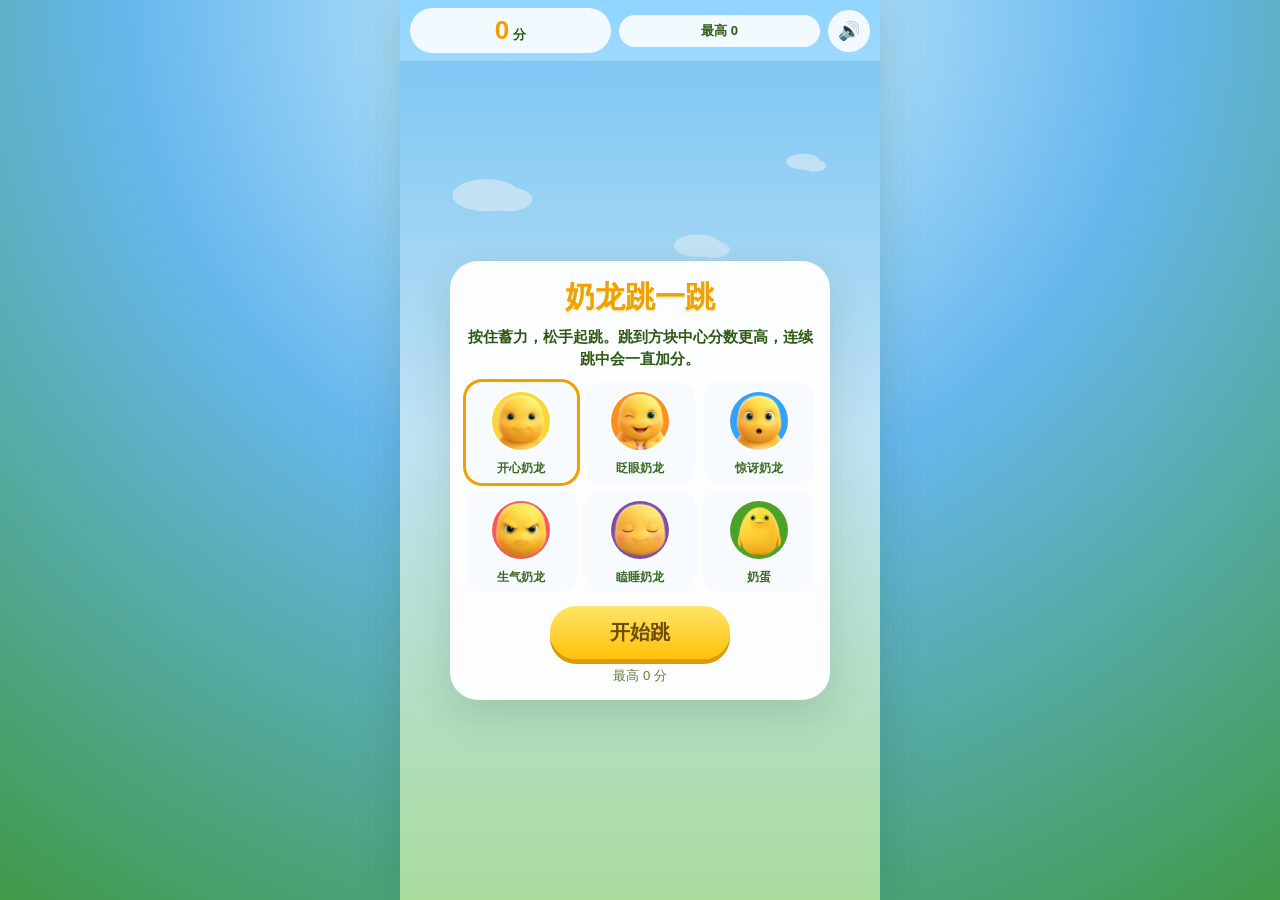
==== nailong-jump/index.html @ e683615f "Archive the marble game and add Nailong Jump with skins and scoring. Co-authored-by: Cursor <cursora" ====
<!DOCTYPE html>
<html lang="zh-CN">
<head>
  <meta charset="UTF-8">
  <meta name="viewport" content="width=device-width, initial-scale=1, maximum-scale=1, user-scalable=no, viewport-fit=cover">
  <meta name="theme-color" content="#7ec8ff">
  <meta name="apple-mobile-web-app-capable" content="yes">
  <meta name="apple-mobile-web-app-title" content="奶龙跳一跳">
  <title>奶龙跳一跳</title>
  <link rel="icon" href="data:image/svg+xml,%3Csvg xmlns='http://www.w3.org/2000/svg' viewBox='0 0 64 64'%3E%3Ccircle cx='32' cy='32' r='30' fill='%23FFC400'/%3E%3Ccircle cx='22' cy='26' r='7' fill='%233dcc4a'/%3E%3Ccircle cx='42' cy='26' r='7' fill='%233dcc4a'/%3E%3Cpath d='M22 42q10 8 20 0' stroke='%23c47b00' stroke-width='3' fill='none' stroke-linecap='round'/%3E%3C/svg%3E">
  <link rel="stylesheet" href="style.css">
</head>
<body>
  <div id="app">
    <header>
      <div class="pill score-pill"><strong id="score">0</strong> 分</div>
      <div class="pill" id="best">最高 0</div>
      <div class="pill" id="combo">连击</div>
      <button id="mute" type="button" aria-label="声音">🔊</button>
    </header>
    <div id="board">
      <canvas id="game"></canvas>
      <div id="overlay" class="show">
        <div class="card" id="card"></div>
      </div>
    </div>
  </div>
  <div id="turn">请把手机竖过来玩</div>
  <script src="game.js"></script>
</body>
</html>
---- nailong-jump/style.css ----
* { box-sizing: border-box; }

html, body {
  margin: 0;
  height: 100%;
  overflow: hidden;
  overscroll-behavior: none;
  font-family: "PingFang SC", "Hiragino Sans GB", "Heiti SC", "Noto Sans SC", "Microsoft YaHei", sans-serif;
  color: #2c5a14;
  -webkit-font-smoothing: antialiased;
  -webkit-tap-highlight-color: transparent;
  user-select: none;
}

body {
  background: radial-gradient(circle at 50% 0%, #d9f6ff 0%, #67b7ee 46%, #3f9a48 100%);
}

#app {
  width: min(480px, 100%);
  height: 100vh;
  height: 100dvh;
  margin: 0 auto;
  display: flex;
  flex-direction: column;
  background: linear-gradient(#8fd4ff, #e5f8ff 42%, #d3f5a4);
  box-shadow: 0 0 40px rgba(20, 70, 30, 0.18);
}

header {
  display: flex;
  gap: 8px;
  align-items: center;
  padding: calc(8px + env(safe-area-inset-top)) 10px 8px;
}

.pill {
  flex: 1;
  min-width: 0;
  text-align: center;
  background: rgba(255, 255, 255, 0.88);
  border-radius: 999px;
  padding: 7px 8px;
  font-size: 13px;
  font-weight: 700;
  white-space: nowrap;
}

.score-pill strong {
  font-size: 26px;
  color: #ef9f00;
  letter-spacing: 0.5px;
}

#combo[hidden] { display: none; }
#combo.show {
  flex: 0 0 auto;
  background: #ffe9a8;
  color: #a15c00;
}

#mute {
  flex: 0 0 42px;
  width: 42px;
  height: 42px;
  border: none;
  border-radius: 50%;
  background: rgba(255, 255, 255, 0.88);
  font-size: 18px;
}

#board {
  position: relative;
  flex: 1;
  min-height: 0;
  margin-bottom: env(safe-area-inset-bottom);
}

canvas {
  width: 100%;
  height: 100%;
  display: block;
  touch-action: none;
}

#overlay {
  display: none;
  position: absolute;
  inset: 0;
  z-index: 4;
  align-items: center;
  justify-content: center;
  padding: 16px;
  background: rgba(80, 160, 210, 0.25);
}

#overlay.show { display: flex; }

.card {
  width: min(380px, 100%);
  max-height: 100%;
  overflow: auto;
  background: rgba(255, 255, 255, 0.96);
  border-radius: 28px;
  padding: 16px 16px 14px;
  text-align: center;
  box-shadow: 0 16px 40px rgba(40, 90, 40, 0.16);
}

h1 {
  margin: 0;
  font-size: 30px;
  color: #f0a000;
  text-shadow: 0 2px 0 #fff1bf;
}

.lead, .note {
  margin: 8px 0 0;
  line-height: 1.45;
}

.lead { font-size: 15px; font-weight: 600; }
.note { font-size: 13px; color: #5d7a38; }

.score-lg {
  margin: 4px 0 0;
  font-size: 40px;
  font-weight: 800;
  color: #ef9f00;
}

.record {
  margin: 4px 0 0;
  color: #e25578;
  font-weight: 800;
}

.skins {
  display: grid;
  grid-template-columns: repeat(3, 1fr);
  gap: 8px;
  margin-top: 12px;
}

.skin {
  appearance: none;
  border: none;
  background: #f7fbff;
  border-radius: 16px;
  padding: 8px 4px 6px;
  box-shadow: 0 0 0 2px transparent;
  font: inherit;
  color: #3d6a22;
  cursor: pointer;
}

.skin img {
  width: 62px;
  height: 62px;
  border-radius: 50%;
  object-fit: cover;
  border: 2px solid #fff;
}

.skin span {
  display: block;
  margin-top: 4px;
  font-size: 12px;
  font-weight: 700;
}

.skin.on { box-shadow: 0 0 0 3px #f0a000; }

.primary, .ghost, .replay {
  appearance: none;
  border: none;
  border-radius: 999px;
  font: inherit;
  font-weight: 800;
  cursor: pointer;
}

.primary {
  margin-top: 14px;
  min-width: 180px;
  padding: 13px 26px;
  font-size: 20px;
  color: #6d4c00;
  background: linear-gradient(#ffe56a, #ffc107);
  box-shadow: 0 5px 0 #e09a00;
}

.primary:active { transform: translateY(3px); box-shadow: 0 2px 0 #e09a00; }

.replay, .ghost {
  margin-top: 8px;
  padding: 8px 16px;
  background: transparent;
  color: #5d7a38;
  font-size: 15px;
}

.actions { display: flex; flex-direction: column; align-items: center; }

#turn {
  display: none;
  position: fixed;
  inset: 0;
  z-index: 30;
  background: #c8f1ff;
  align-items: center;
  justify-content: center;
  font-size: 22px;
  font-weight: 800;
  padding: 24px;
  text-align: center;
}

@media (orientation: landscape) and (max-height: 520px) {
  #turn { display: flex; }
}
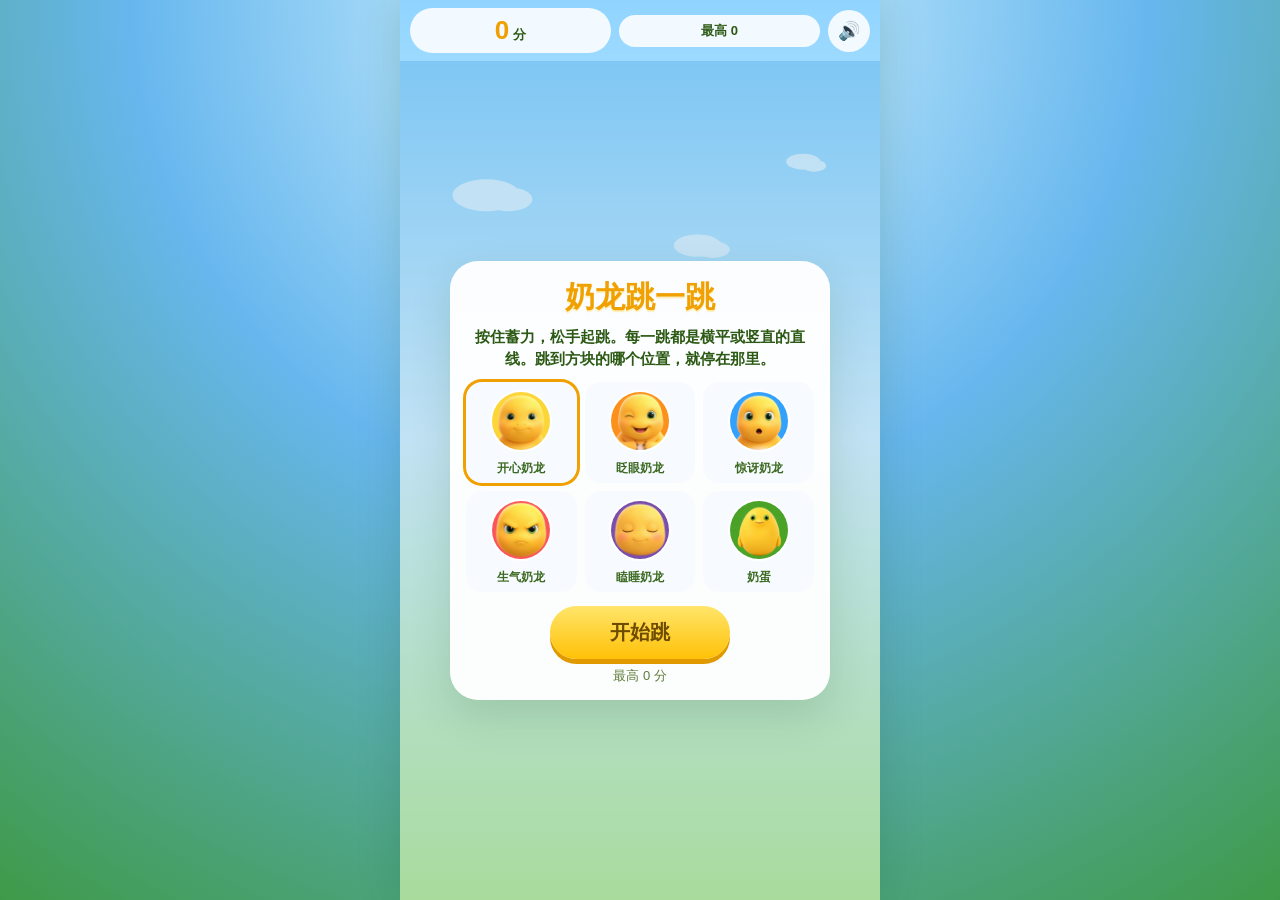
==== commit 4532c450: "Show the upcoming jump path and leave the character where it lands. Co-authored-by: Cursor <cursorag" ====
--- a/nailong-jump/index.html
+++ b/nailong-jump/index.html
@@ -26,6 +26,6 @@
     </div>
   </div>
   <div id="turn">请把手机竖过来玩</div>
-  <script src="game.js"></script>
+  <script src="game.js?v=5"></script>
 </body>
 </html>
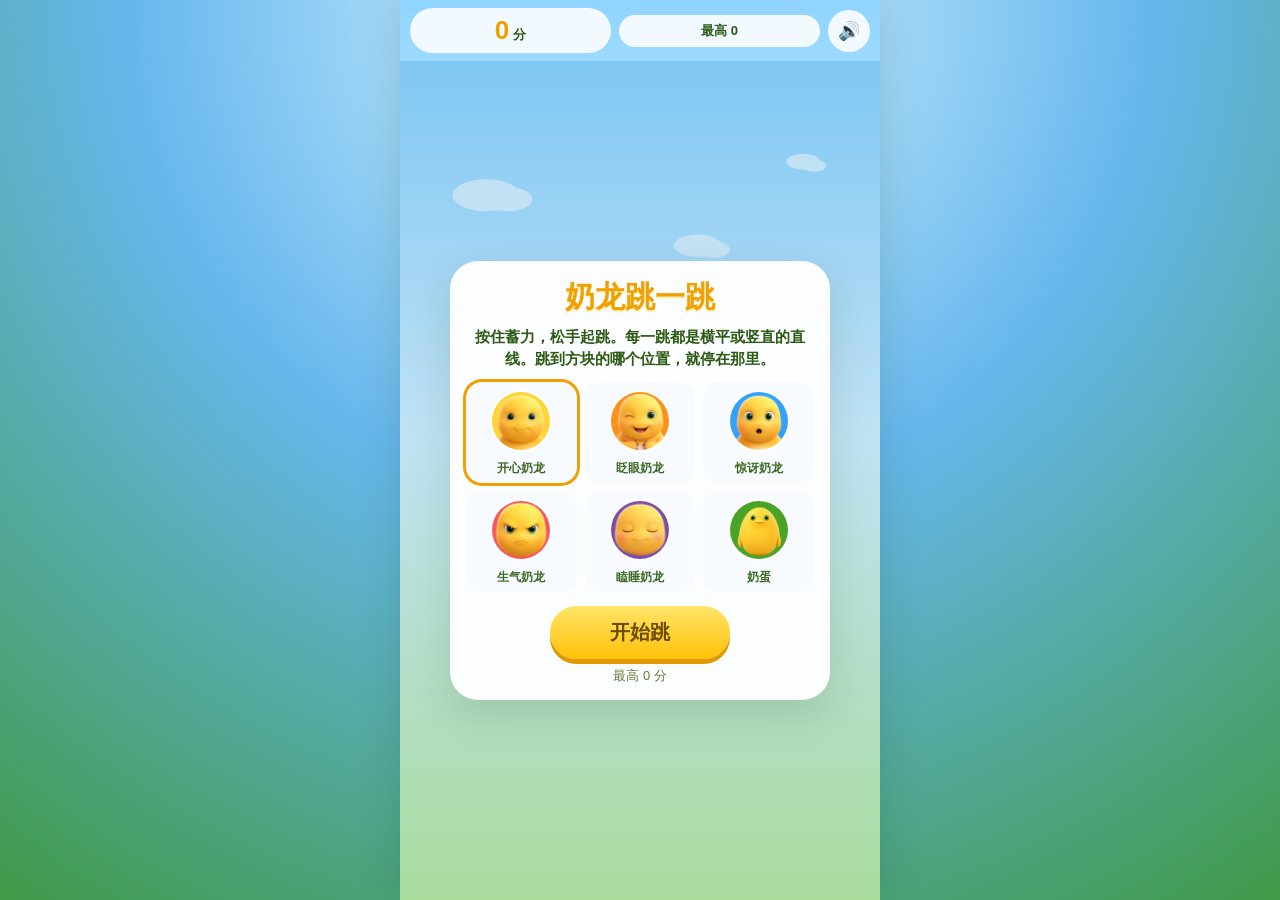
==== commit f8edc8e8: "Show two jump blocks without zooming, and tip the tower when it loses balance. Co-authored-by: Curso" ====
--- a/nailong-jump/index.html
+++ b/nailong-jump/index.html
@@ -26,6 +26,6 @@
     </div>
   </div>
   <div id="turn">请把手机竖过来玩</div>
-  <script src="game.js?v=5"></script>
+  <script src="game.js?v=7"></script>
 </body>
 </html>
